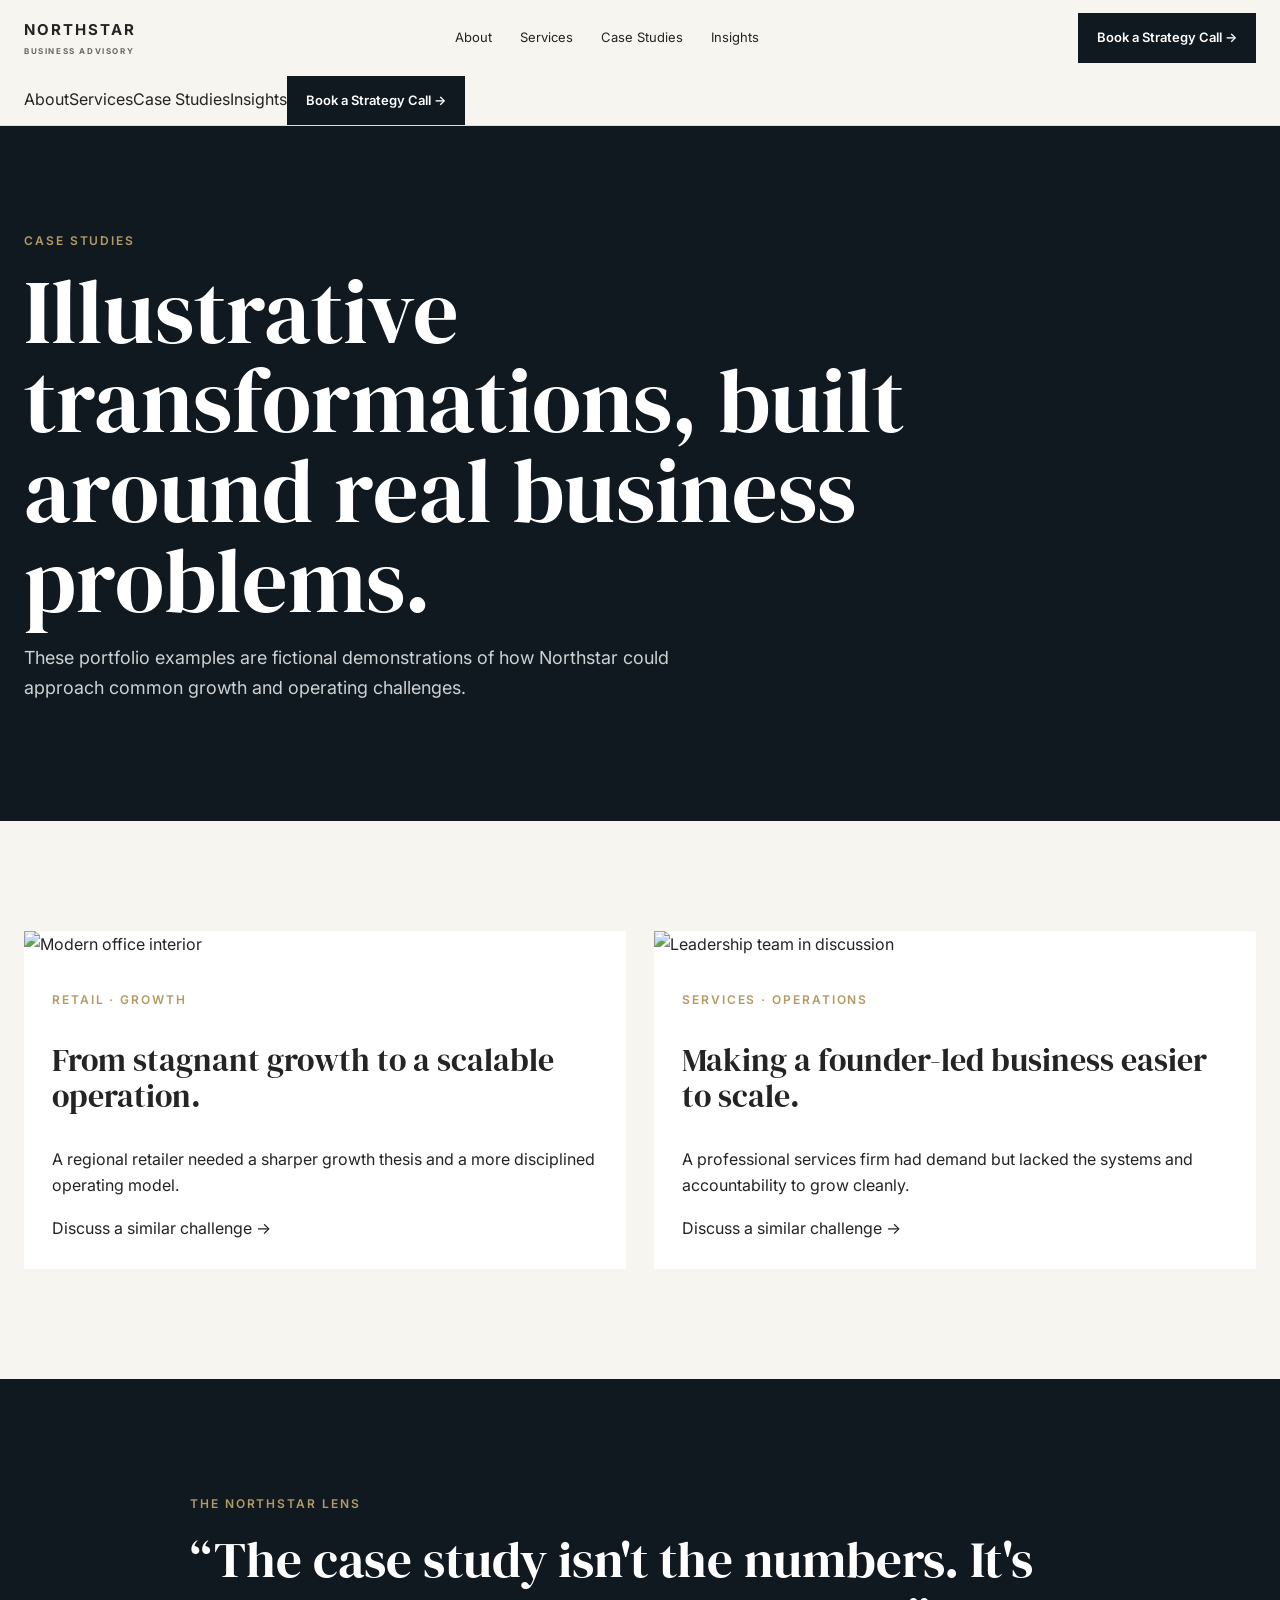
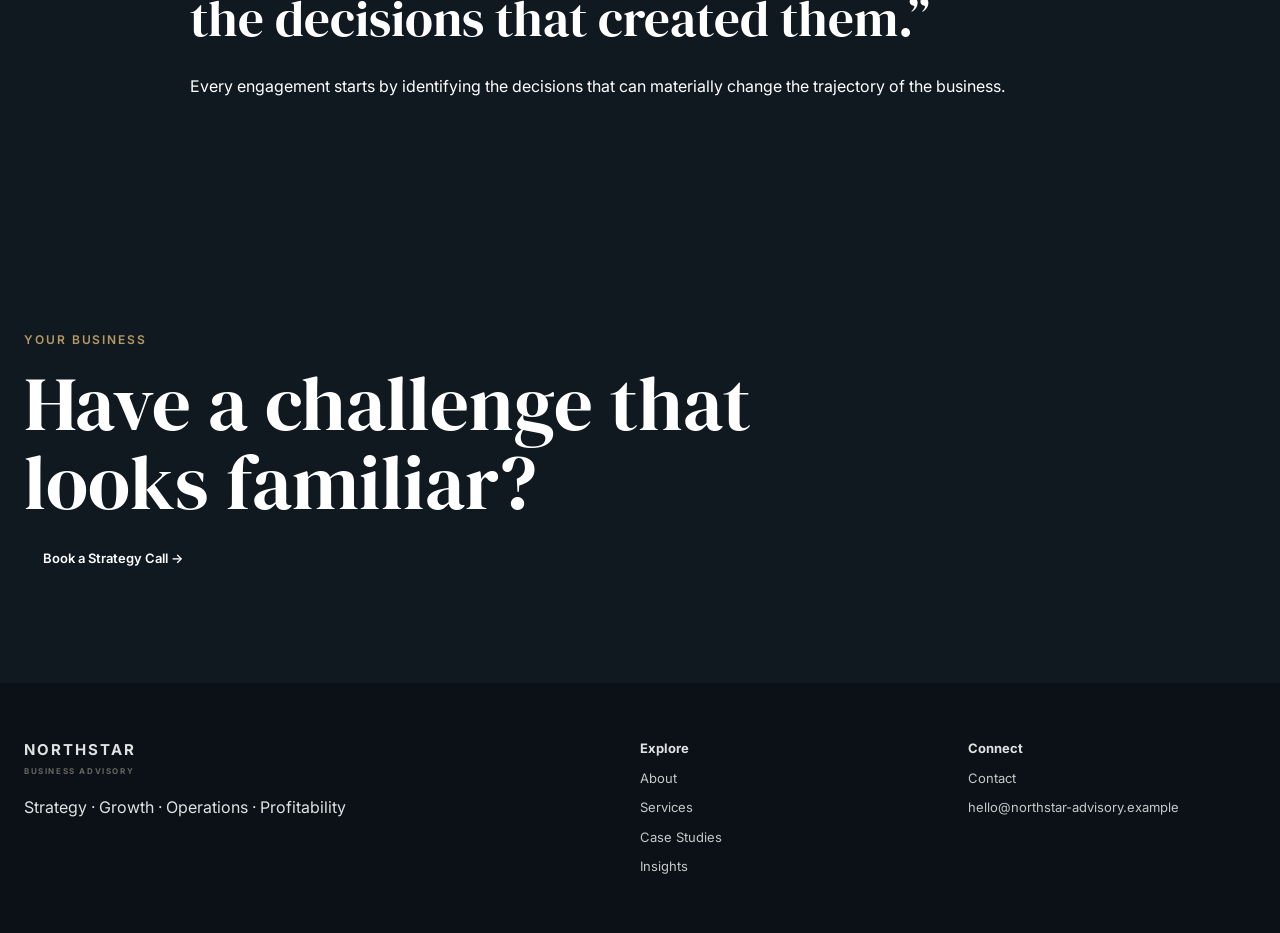
==== case-studies.html @ f5d0fd10 "Add files via upload" ====
<!doctype html><html lang="en"><head><meta charset="utf-8"><meta name="viewport" content="width=device-width,initial-scale=1"><title>Case Studies | Northstar Business Advisory</title><meta name="description" content="Strategic business consulting for growing businesses."><meta property="og:title" content="Case Studies | Northstar Business Advisory"><meta property="og:description" content="Strategic guidance for ambitious businesses ready to move forward."><meta property="og:image" content="https://images.unsplash.com/photo-1497366811353-6870744d04b2?auto=format&fit=crop&w=1200&q=80"><link rel="icon" href="data:image/svg+xml,%3Csvg xmlns='http://www.w3.org/2000/svg' viewBox='0 0 100 100'%3E%3Crect width='100' height='100' fill='%23101820'/%3E%3Cpath d='M50 12l7 31 31 7-31 7-7 31-7-31-31-7 31-7z' fill='%23b49a63'/%3E%3C/svg%3E"><link rel="stylesheet" href="styles.css"></head><body><header class="site-nav"><div class="container nav-inner"><a class="brand" href="index.html">NORTHSTAR<small>BUSINESS ADVISORY</small></a><nav class="nav-links"><a href="about.html" class="">About</a><a href="services.html" class="">Services</a><a href="case-studies.html" class="active">Case Studies</a><a href="insights.html" class="">Insights</a></nav><a class="nav-cta" href="contact.html">Book a Strategy Call →</a><button class="menu" aria-expanded="false" aria-label="Open menu">☰</button></div><div class="container mobile-menu"><a href="about.html">About</a><a href="services.html">Services</a><a href="case-studies.html">Case Studies</a><a href="insights.html">Insights</a><a class="btn" href="contact.html">Book a Strategy Call →</a></div></header><main><section class="page-hero"><div class="container"><span class="eyebrow">Case Studies</span><h1>Illustrative transformations, built around real business problems.</h1><p>These portfolio examples are fictional demonstrations of how Northstar could approach common growth and operating challenges.</p></div></section><section class="section"><div class="container case-grid"><article class="case-card"><img src="https://images.unsplash.com/photo-1497366754035-f200968a6e72?auto=format&fit=crop&w=1200&q=85" alt="Modern office interior"><div><span class="eyebrow">Retail · Growth</span><h3>From stagnant growth to a scalable operation.</h3><p>A regional retailer needed a sharper growth thesis and a more disciplined operating model.</p><a href="contact.html">Discuss a similar challenge →</a></div></article><article class="case-card"><img src="https://images.unsplash.com/photo-1556761175-b413da4baf72?auto=format&fit=crop&w=1200&q=85" alt="Leadership team in discussion"><div><span class="eyebrow">Services · Operations</span><h3>Making a founder-led business easier to scale.</h3><p>A professional services firm had demand but lacked the systems and accountability to grow cleanly.</p><a href="contact.html">Discuss a similar challenge →</a></div></article></div></div></section><section class="section dark"><div class="container testimonial"><span class="eyebrow">The Northstar lens</span><blockquote>“The case study isn't the numbers. It's the decisions that created them.”</blockquote><p>Every engagement starts by identifying the decisions that can materially change the trajectory of the business.</p></div></section><section class="cta"><div class="container"><span class="eyebrow">Your business</span><h2>Have a challenge that looks familiar?</h2><a class="btn" href="contact.html">Book a Strategy Call →</a></div></section></main><footer class="footer"><div class="container footer-grid"><div><div class="brand">NORTHSTAR<small>BUSINESS ADVISORY</small></div><p>Strategy · Growth · Operations · Profitability</p></div><div class="footer-links"><strong>Explore</strong><a href="about.html">About</a><a href="services.html">Services</a><a href="case-studies.html">Case Studies</a><a href="insights.html">Insights</a></div><div class="footer-links"><strong>Connect</strong><a href="contact.html">Contact</a><a href="mailto:hello@northstar-advisory.example">hello@northstar-advisory.example</a></div></div></footer><script src="script.js"></script></body></html>
---- styles.css ----
@import url('https://fonts.googleapis.com/css2?family=DM+Serif+Display&family=Inter:wght@400;500;600;700&display=swap');
:root{--ink:#101820;--ivory:#f7f5f0;--stone:#e5e1d8;--gold:#b49a63;--text:#242424;--muted:#686762;--white:#fff;--max:1280px}*{box-sizing:border-box}html{scroll-behavior:smooth}body{margin:0;background:var(--ivory);color:var(--text);font-family:Inter,system-ui,sans-serif;line-height:1.65}a{color:inherit;text-decoration:none}button,input,select,textarea{font:inherit}.container{width:min(calc(100% - 48px),var(--max));margin:auto}.eyebrow{font-size:12px;letter-spacing:.16em;text-transform:uppercase;color:var(--gold);font-weight:600}.serif{font-family:'DM Serif Display',Georgia,serif}.site-nav{position:sticky;top:0;z-index:50;background:rgba(247,245,240,.94);backdrop-filter:blur(14px);border-bottom:1px solid rgba(16,24,32,.1)}.nav-inner{height:76px;display:flex;align-items:center;justify-content:space-between;gap:24px}.brand{font-weight:700;letter-spacing:.13em;font-size:15px}.brand small{display:block;font-size:8px;letter-spacing:.2em;color:var(--muted);margin-top:2px}.nav-links{display:flex;gap:28px;font-size:13px}.nav-links a:hover{color:var(--gold)}.nav-cta,.btn{display:inline-flex;align-items:center;justify-content:center;gap:10px;padding:13px 18px;background:var(--ink);color:#fff;border:1px solid var(--ink);font-size:13px;font-weight:600;cursor:pointer;transition:.25s}.btn:hover,.nav-cta:hover{transform:translateY(-2px);background:#1d2b36}.btn.secondary{background:transparent;color:var(--ink)}.btn.secondary:hover{background:var(--ink);color:#fff}.menu{display:none;background:none;border:0;font-size:26px}.hero{background:var(--ink);color:#fff;min-height:680px}.hero-grid{display:grid;grid-template-columns:1fr 1fr;min-height:680px}.hero-copy{display:flex;align-items:center;padding:72px 7vw 72px 0}.hero-copy h1{font-size:clamp(52px,6vw,88px);line-height:1.02;font-weight:400;margin:18px 0 28px;letter-spacing:-.035em}.hero-copy p{max-width:580px;color:#d9dcdd;font-size:18px}.actions{display:flex;gap:12px;flex-wrap:wrap;margin-top:34px}.hero-art{background:url('https://images.unsplash.com/photo-1497366811353-6870744d04b2?auto=format&fit=crop&w=1400&q=85') center/cover;position:relative}.hero-art:after{content:'';position:absolute;inset:0;background:linear-gradient(90deg,rgba(16,24,32,.45),rgba(16,24,32,.08))}.hero-tag{position:absolute;z-index:2;left:30px;bottom:30px;padding:16px 18px;border-left:2px solid var(--gold);background:rgba(16,24,32,.78);font-size:12px;letter-spacing:.1em;text-transform:uppercase}.section{padding:110px 0}.section.dark{background:var(--ink);color:#fff}.section-head{display:flex;justify-content:space-between;gap:50px;align-items:end;margin-bottom:55px}.section-head h2{font-size:clamp(38px,4vw,58px);line-height:1.08;font-weight:400;margin:10px 0 0;letter-spacing:-.025em}.section-head p{max-width:520px;color:var(--muted)}.stats{display:grid;grid-template-columns:repeat(4,1fr);border-top:1px solid var(--stone);border-bottom:1px solid var(--stone)}.stat{padding:28px 20px 28px 0;border-right:1px solid var(--stone)}.stat:last-child{border:0}.stat strong{display:block;font-family:'DM Serif Display';font-size:46px;font-weight:400}.stat span{font-size:12px;color:var(--muted);text-transform:uppercase;letter-spacing:.08em}.footnote{font-size:11px;color:var(--muted);margin-top:16px}.problem{display:grid;grid-template-columns:1fr 1fr;gap:80px;align-items:center}.problem h2{font-size:clamp(42px,5vw,70px);line-height:1.03;font-weight:400;margin:14px 0}.problem p{color:var(--muted);font-size:17px}.problem ul{list-style:none;padding:0;margin:25px 0}.problem li{padding:13px 0;border-bottom:1px solid var(--stone)}.problem li:before{content:'↗';color:var(--gold);margin-right:12px}.services{border-top:1px solid var(--stone)}.service{border-bottom:1px solid var(--stone)}.service button{width:100%;padding:28px 0;background:none;border:0;display:grid;grid-template-columns:70px 1fr auto;text-align:left;cursor:pointer;color:inherit;align-items:center}.service .num{color:var(--gold);font-size:12px}.service h3{margin:0;font-family:'DM Serif Display';font-size:30px;font-weight:400}.arrow{font-size:26px;transition:transform .3s}.service[aria-expanded=true] .arrow{transform:rotate(45deg)}.service-panel{display:none;padding:0 70px 28px 70px;color:var(--muted);max-width:850px}.service[aria-expanded=true] .service-panel{display:block}.steps{display:grid;grid-template-columns:repeat(3,1fr);gap:30px}.step{padding-top:20px;border-top:1px solid rgba(255,255,255,.35)}.step strong{font-family:'DM Serif Display';font-size:36px;font-weight:400}.step h3{font-size:21px;margin:16px 0 6px}.step p{color:#c9cdce}.case{display:grid;grid-template-columns:1.05fr .95fr;background:var(--white)}.case-img{min-height:500px;background:url('https://images.unsplash.com/photo-1497366754035-f200968a6e72?auto=format&fit=crop&w=1200&q=85') center/cover}.case-copy{padding:60px}.case-copy h2{font-size:clamp(38px,4vw,58px);line-height:1.05;font-weight:400;margin:12px 0 20px}.case-results{display:grid;grid-template-columns:repeat(3,1fr);gap:18px;margin:35px 0}.case-results strong{font-family:'DM Serif Display';font-size:35px;font-weight:400;display:block}.case-results span{font-size:11px;text-transform:uppercase;letter-spacing:.08em;color:var(--muted)}.testimonial{max-width:900px}.testimonial blockquote{font-family:'DM Serif Display';font-size:clamp(34px,4vw,54px);line-height:1.15;margin:15px 0 25px}.articles{display:grid;grid-template-columns:repeat(3,1fr);gap:24px}.article{border-top:1px solid var(--ink);padding-top:22px}.article h3{font-family:'DM Serif Display';font-size:29px;font-weight:400;line-height:1.12}.article p{color:var(--muted)}.article a{font-size:12px;text-transform:uppercase;letter-spacing:.1em;font-weight:600}.cta{background:var(--ink);color:#fff;padding:100px 0}.cta h2{font-family:'DM Serif Display';font-size:clamp(48px,6vw,78px);line-height:1.03;font-weight:400;max-width:800px;margin:12px 0}.form-wrap{display:grid;grid-template-columns:.8fr 1.2fr;gap:70px}.form{background:#fff;padding:42px}.field{margin-bottom:20px}.field label{display:block;font-size:12px;text-transform:uppercase;letter-spacing:.08em;margin-bottom:7px}.field input,.field select,.field textarea{width:100%;border:1px solid var(--stone);background:var(--ivory);padding:13px 14px;outline:0}.field textarea{min-height:130px;resize:vertical}.footer{background:#0b1116;color:#dfe2e3;padding:55px 0}.footer-grid{display:grid;grid-template-columns:2fr 1fr 1fr;gap:40px}.footer a{color:#c5c9ca}.footer a:hover{color:#fff}.footer-links{display:flex;flex-direction:column;gap:8px;font-size:13px}.page-hero{background:var(--ink);color:#fff;padding:100px 0}.page-hero h1{font-family:'DM Serif Display';font-weight:400;font-size:clamp(52px,7vw,90px);line-height:1;margin:14px 0;max-width:950px}.page-hero p{max-width:650px;color:#cdd1d2;font-size:18px}.two-col{display:grid;grid-template-columns:1fr 1fr;gap:90px}.two-col h2{font-family:'DM Serif Display';font-weight:400;font-size:52px;line-height:1.05}.list{border-top:1px solid var(--stone)}.list-row{padding:24px 0;border-bottom:1px solid var(--stone);display:flex;justify-content:space-between;gap:30px}.case-grid{display:grid;grid-template-columns:repeat(2,1fr);gap:28px}.case-card{background:#fff}.case-card img{width:100%;height:310px;object-fit:cover}.case-card div{padding:28px}.case-card h3{font-family:'DM Serif Display';font-size:32px;font-weight:400;line-height:1.1}.notice{display:none;background:#eef3ec;border:1px solid #cad7c6;padding:16px;margin-bottom:20px}.notice.show{display:block}.mobile-only{display:none}
@media(max-width:1100px) and (min-width:901px){.hero-copy{padding:64px 0}.hero-copy-inner{width:min(calc(100% - 48px),620px);margin-left:max(24px,calc((100vw - var(--max))/2));margin-right:24px}.hero-copy h1{font-size:62px;max-width:600px}}
@media(max-width:900px){.container{width:min(calc(100% - 40px),var(--max))}.nav-links,.nav-cta{display:none}.menu{display:block}.mobile-menu{display:none;padding:20px 0 28px;border-top:1px solid var(--stone)}.mobile-menu.open{display:flex;flex-direction:column;gap:18px}.mobile-menu .btn{margin-top:4px}.hero-grid{grid-template-columns:1fr}.hero-copy{padding:80px 0}.hero{min-height:auto}.hero-grid,.hero-art{min-height:560px}.stats{grid-template-columns:repeat(2,1fr)}.stat{border-bottom:1px solid var(--stone);padding:24px 12px 24px 0}.problem,.two-col,.form-wrap,.case{grid-template-columns:1fr;gap:45px}.steps,.articles,.case-grid{grid-template-columns:1fr}.section{padding:80px 0}.section-head{display:block}.case-img{min-height:340px}.case-copy{padding:38px 28px}.service button{grid-template-columns:45px 1fr auto}.service-panel{padding:0 45px 25px}.footer-grid{grid-template-columns:1fr 1fr}.page-hero{padding:75px 0}.mobile-only{display:block}}
@media(max-width:600px){.container{width:min(calc(100% - 32px),var(--max))}.hero-copy h1{font-size:48px}.hero-art{min-height:390px}.stats{grid-template-columns:1fr 1fr}.stat strong{font-size:38px}.case-results{grid-template-columns:1fr}.form{padding:25px 20px}.footer-grid{grid-template-columns:1fr}.page-hero h1{font-size:52px}}
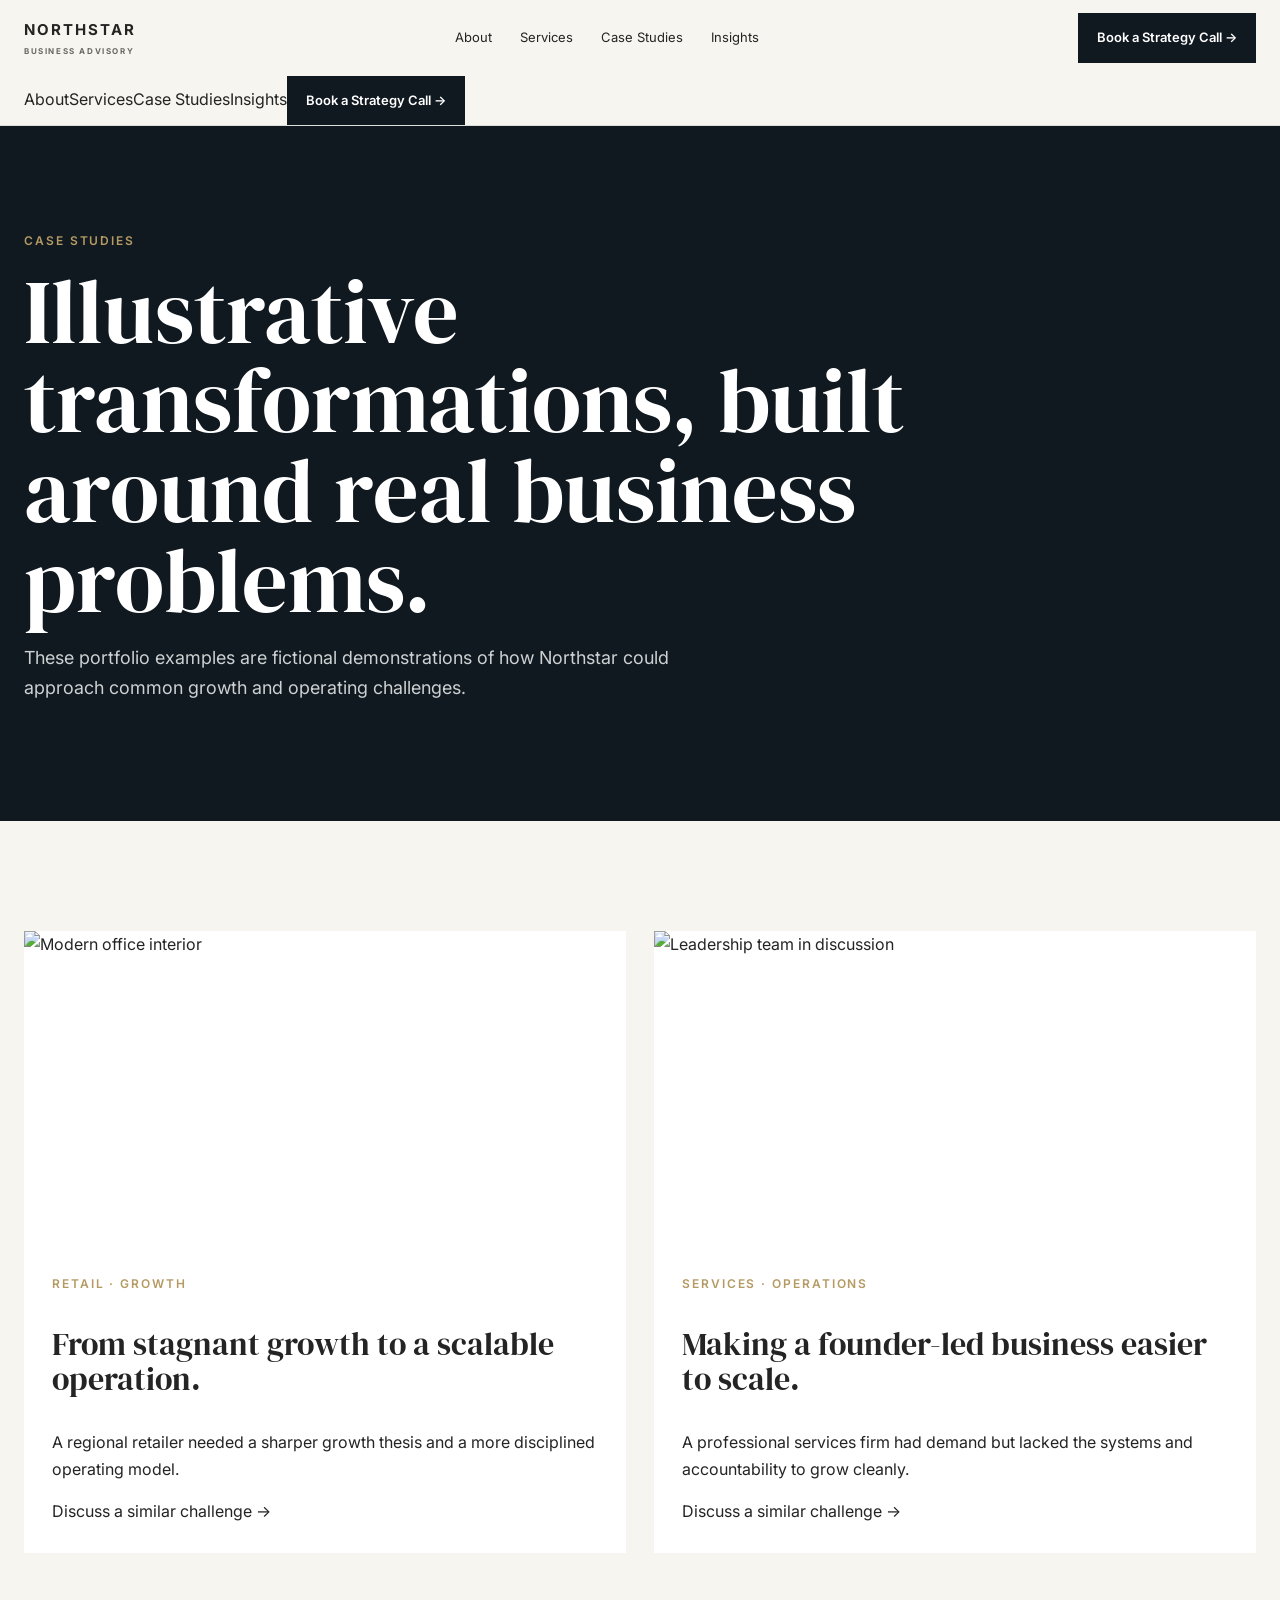
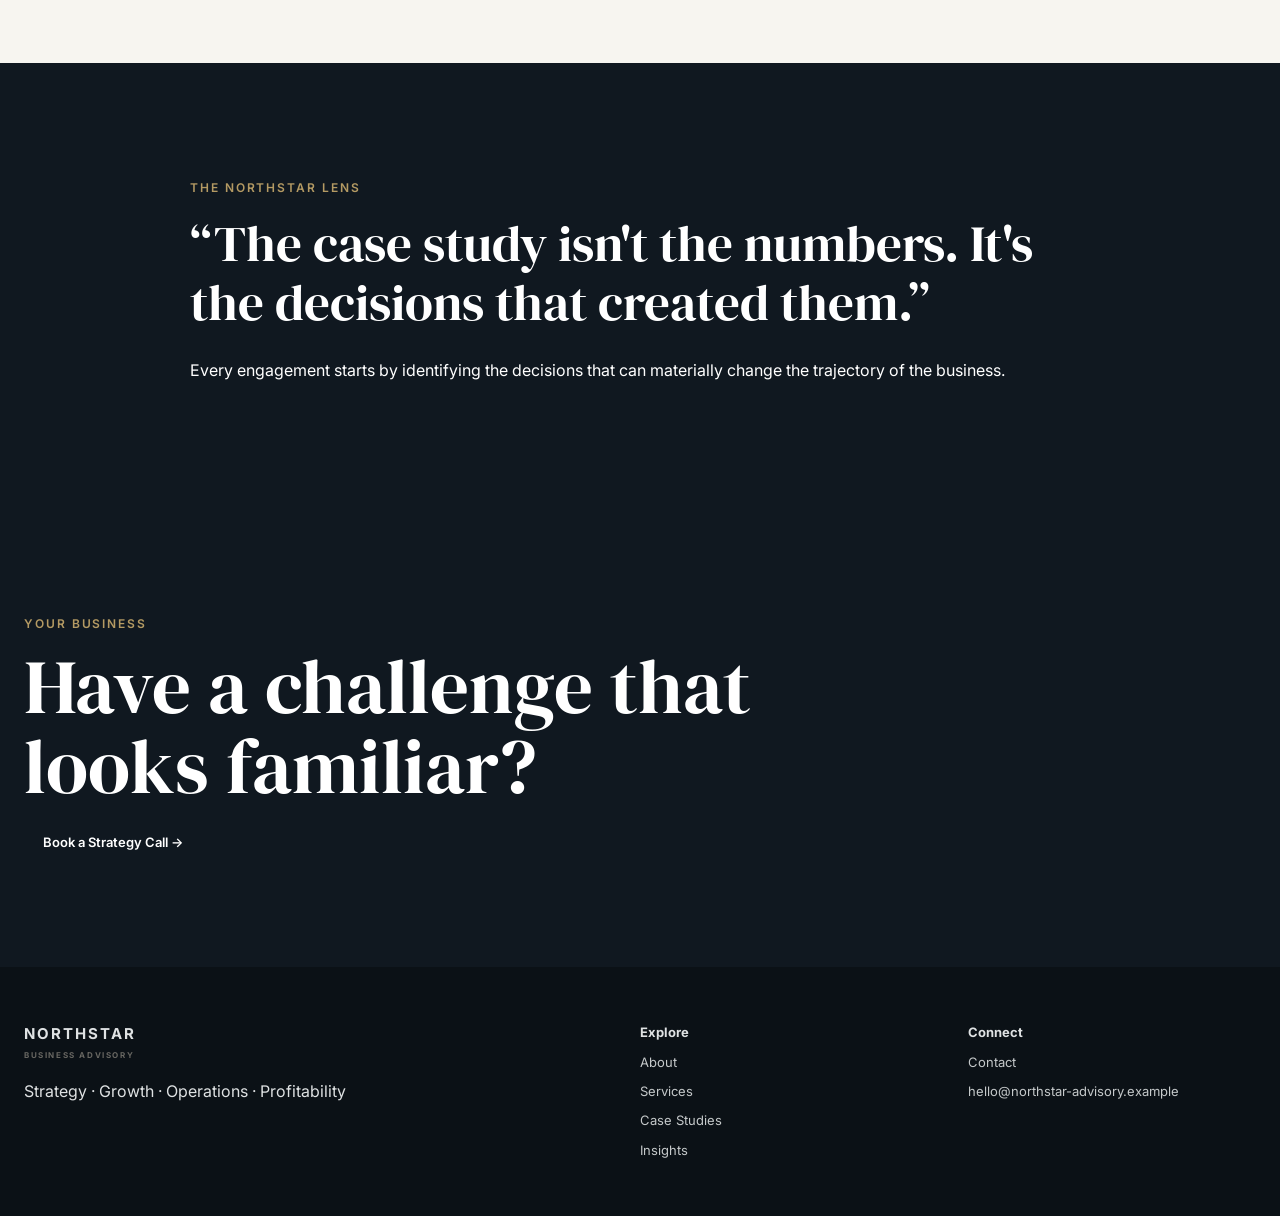
==== commit a287e8a3: "Add files via upload" ====
--- a/case-studies.html
+++ b/case-studies.html
@@ -1 +1 @@
-<!doctype html><html lang="en"><head><meta charset="utf-8"><meta name="viewport" content="width=device-width,initial-scale=1"><title>Case Studies | Northstar Business Advisory</title><meta name="description" content="Strategic business consulting for growing businesses."><meta property="og:title" content="Case Studies | Northstar Business Advisory"><meta property="og:description" content="Strategic guidance for ambitious businesses ready to move forward."><meta property="og:image" content="https://images.unsplash.com/photo-1497366811353-6870744d04b2?auto=format&fit=crop&w=1200&q=80"><link rel="icon" href="data:image/svg+xml,%3Csvg xmlns='http://www.w3.org/2000/svg' viewBox='0 0 100 100'%3E%3Crect width='100' height='100' fill='%23101820'/%3E%3Cpath d='M50 12l7 31 31 7-31 7-7 31-7-31-31-7 31-7z' fill='%23b49a63'/%3E%3C/svg%3E"><link rel="stylesheet" href="styles.css"></head><body><header class="site-nav"><div class="container nav-inner"><a class="brand" href="index.html">NORTHSTAR<small>BUSINESS ADVISORY</small></a><nav class="nav-links"><a href="about.html" class="">About</a><a href="services.html" class="">Services</a><a href="case-studies.html" class="active">Case Studies</a><a href="insights.html" class="">Insights</a></nav><a class="nav-cta" href="contact.html">Book a Strategy Call →</a><button class="menu" aria-expanded="false" aria-label="Open menu">☰</button></div><div class="container mobile-menu"><a href="about.html">About</a><a href="services.html">Services</a><a href="case-studies.html">Case Studies</a><a href="insights.html">Insights</a><a class="btn" href="contact.html">Book a Strategy Call →</a></div></header><main><section class="page-hero"><div class="container"><span class="eyebrow">Case Studies</span><h1>Illustrative transformations, built around real business problems.</h1><p>These portfolio examples are fictional demonstrations of how Northstar could approach common growth and operating challenges.</p></div></section><section class="section"><div class="container case-grid"><article class="case-card"><img src="https://images.unsplash.com/photo-1497366754035-f200968a6e72?auto=format&fit=crop&w=1200&q=85" alt="Modern office interior"><div><span class="eyebrow">Retail · Growth</span><h3>From stagnant growth to a scalable operation.</h3><p>A regional retailer needed a sharper growth thesis and a more disciplined operating model.</p><a href="contact.html">Discuss a similar challenge →</a></div></article><article class="case-card"><img src="https://images.unsplash.com/photo-1556761175-b413da4baf72?auto=format&fit=crop&w=1200&q=85" alt="Leadership team in discussion"><div><span class="eyebrow">Services · Operations</span><h3>Making a founder-led business easier to scale.</h3><p>A professional services firm had demand but lacked the systems and accountability to grow cleanly.</p><a href="contact.html">Discuss a similar challenge →</a></div></article></div></div></section><section class="section dark"><div class="container testimonial"><span class="eyebrow">The Northstar lens</span><blockquote>“The case study isn't the numbers. It's the decisions that created them.”</blockquote><p>Every engagement starts by identifying the decisions that can materially change the trajectory of the business.</p></div></section><section class="cta"><div class="container"><span class="eyebrow">Your business</span><h2>Have a challenge that looks familiar?</h2><a class="btn" href="contact.html">Book a Strategy Call →</a></div></section></main><footer class="footer"><div class="container footer-grid"><div><div class="brand">NORTHSTAR<small>BUSINESS ADVISORY</small></div><p>Strategy · Growth · Operations · Profitability</p></div><div class="footer-links"><strong>Explore</strong><a href="about.html">About</a><a href="services.html">Services</a><a href="case-studies.html">Case Studies</a><a href="insights.html">Insights</a></div><div class="footer-links"><strong>Connect</strong><a href="contact.html">Contact</a><a href="mailto:hello@northstar-advisory.example">hello@northstar-advisory.example</a></div></div></footer><script src="script.js"></script></body></html>+<!doctype html><html lang="en"><head><meta charset="utf-8"><meta name="viewport" content="width=device-width,initial-scale=1"><title>Case Studies | Northstar Business Advisory</title><meta name="description" content="Strategic business consulting for growing businesses."><meta property="og:title" content="Case Studies | Northstar Business Advisory"><meta property="og:description" content="Strategic guidance for ambitious businesses ready to move forward."><meta property="og:image" content="https://images.unsplash.com/photo-1497366811353-6870744d04b2?auto=format&fit=crop&w=1200&q=80"><link rel="icon" href="data:image/svg+xml,%3Csvg xmlns='http://www.w3.org/2000/svg' viewBox='0 0 100 100'%3E%3Crect width='100' height='100' fill='%23101820'/%3E%3Cpath d='M50 12l7 31 31 7-31 7-7 31-7-31-31-7 31-7z' fill='%23b49a63'/%3E%3C/svg%3E"><link rel="stylesheet" href="styles.css"></head><body><header class="site-nav"><div class="container nav-inner"><a class="brand" href="index.html">NORTHSTAR<small>BUSINESS ADVISORY</small></a><nav class="nav-links"><a href="about.html" class="">About</a><a href="services.html" class="">Services</a><a href="case-studies.html" class="active">Case Studies</a><a href="insights.html" class="">Insights</a></nav><a class="nav-cta" href="contact.html">Book a Strategy Call →</a><button class="menu" aria-expanded="false" aria-label="Open menu">☰</button></div><div class="container mobile-menu"><a href="about.html">About</a><a href="services.html">Services</a><a href="case-studies.html">Case Studies</a><a href="insights.html">Insights</a><a class="btn" href="contact.html">Book a Strategy Call →</a></div></header><main><section class="page-hero"><div class="container"><span class="eyebrow">Case Studies</span><h1>Illustrative transformations, built around real business problems.</h1><p>These portfolio examples are fictional demonstrations of how Northstar could approach common growth and operating challenges.</p></div></section><section class="section"><div class="container case-grid"><article class="case-card"><img src="https://images.unsplash.com/photo-1497366754035-f200968a6e72?auto=format&fit=crop&w=1200&q=85" alt="Modern office interior"><div><span class="eyebrow">Retail · Growth</span><h3>From stagnant growth to a scalable operation.</h3><p>A regional retailer needed a sharper growth thesis and a more disciplined operating model.</p><a href="contact.html">Discuss a similar challenge →</a></div></article><article class="case-card"><img src="https://images.unsplash.com/photo-1556761175-b413da4baf72?auto=format&fit=crop&w=1200&q=85" alt="Leadership team in discussion"><div><span class="eyebrow">Services · Operations</span><h3>Making a founder-led business easier to scale.</h3><p>A professional services firm had demand but lacked the systems and accountability to grow cleanly.</p><a href="contact.html">Discuss a similar challenge →</a></div></article></div></section><section class="section dark"><div class="container testimonial"><span class="eyebrow">The Northstar lens</span><blockquote>“The case study isn't the numbers. It's the decisions that created them.”</blockquote><p>Every engagement starts by identifying the decisions that can materially change the trajectory of the business.</p></div></section><section class="cta"><div class="container"><span class="eyebrow">Your business</span><h2>Have a challenge that looks familiar?</h2><a class="btn" href="contact.html">Book a Strategy Call →</a></div></section></main><footer class="footer"><div class="container footer-grid"><div><div class="brand">NORTHSTAR<small>BUSINESS ADVISORY</small></div><p>Strategy · Growth · Operations · Profitability</p></div><div class="footer-links"><strong>Explore</strong><a href="about.html">About</a><a href="services.html">Services</a><a href="case-studies.html">Case Studies</a><a href="insights.html">Insights</a></div><div class="footer-links"><strong>Connect</strong><a href="contact.html">Contact</a><a href="mailto:hello@northstar-advisory.example">hello@northstar-advisory.example</a></div></div></footer><script src="script.js"></script></body></html>
--- a/styles.css
+++ b/styles.css
@@ -4,3 +4,103 @@
 @media(max-width:1100px) and (min-width:901px){.hero-copy{padding:64px 0}.hero-copy-inner{width:min(calc(100% - 48px),620px);margin-left:max(24px,calc((100vw - var(--max))/2));margin-right:24px}.hero-copy h1{font-size:62px;max-width:600px}}
 @media(max-width:900px){.container{width:min(calc(100% - 40px),var(--max))}.nav-links,.nav-cta{display:none}.menu{display:block}.mobile-menu{display:none;padding:20px 0 28px;border-top:1px solid var(--stone)}.mobile-menu.open{display:flex;flex-direction:column;gap:18px}.mobile-menu .btn{margin-top:4px}.hero-grid{grid-template-columns:1fr}.hero-copy{padding:80px 0}.hero{min-height:auto}.hero-grid,.hero-art{min-height:560px}.stats{grid-template-columns:repeat(2,1fr)}.stat{border-bottom:1px solid var(--stone);padding:24px 12px 24px 0}.problem,.two-col,.form-wrap,.case{grid-template-columns:1fr;gap:45px}.steps,.articles,.case-grid{grid-template-columns:1fr}.section{padding:80px 0}.section-head{display:block}.case-img{min-height:340px}.case-copy{padding:38px 28px}.service button{grid-template-columns:45px 1fr auto}.service-panel{padding:0 45px 25px}.footer-grid{grid-template-columns:1fr 1fr}.page-hero{padding:75px 0}.mobile-only{display:block}}
 @media(max-width:600px){.container{width:min(calc(100% - 32px),var(--max))}.hero-copy h1{font-size:48px}.hero-art{min-height:390px}.stats{grid-template-columns:1fr 1fr}.stat strong{font-size:38px}.case-results{grid-template-columns:1fr}.form{padding:25px 20px}.footer-grid{grid-template-columns:1fr}.page-hero h1{font-size:52px}}
+
+
+/* ===== Northstar responsive stability patch ===== */
+html,body{max-width:100%;overflow-x:hidden}
+img{display:block;max-width:100%}
+button,a,input,select,textarea{max-width:100%}
+button{touch-action:manipulation}
+input,select,textarea{min-width:0}
+.nav-inner{min-width:0}
+.brand{flex-shrink:0}
+.nav-links{min-width:0}
+.nav-links a{white-space:nowrap}
+.case-card h3,.article h3,.section-head h2,.page-hero h1,.two-col h2{overflow-wrap:anywhere}
+
+@media(max-width:900px){
+  .container{width:calc(100% - 40px)}
+  .nav-inner{height:70px}
+  .mobile-menu{box-shadow:0 12px 28px rgba(16,24,32,.08)}
+  .hero-grid{gap:0}
+  .hero-copy{padding:64px 0}
+  .hero-copy h1{font-size:clamp(42px,10vw,64px);max-width:100%}
+  .hero-copy p{font-size:16px}
+  .actions{width:100%}
+  .actions .btn{min-height:46px}
+  .hero-art{min-height:460px}
+  .stats{gap:0 18px}
+  .stat{min-width:0}
+  .stat b{font-size:34px}
+  .split,.problem,.case,.two-col,.form-wrap{min-width:0}
+  .problem{gap:0}
+  .service{grid-template-columns:42px minmax(0,1fr) 38px;gap:8px}
+  .service h3{font-size:clamp(23px,6vw,30px);overflow-wrap:anywhere}
+  .service p{line-height:1.55}
+  .service-detail{padding-left:50px;padding-right:35px}
+  .case-img,.case-visual{min-height:380px}
+  .case-copy{padding:34px 24px}
+  .result-grid{gap:18px}
+  .articles{gap:34px}
+  .article h3{font-size:27px}
+  .form-wrap{padding:28px 22px}
+  .form{padding:30px 22px}
+  .field input,.field select,.field textarea{font-size:16px} /* avoids iOS zoom */
+  .page-hero h1{font-size:clamp(40px,10.5vw,58px)}
+  .page-hero p{font-size:16px}
+  .two-col h2{font-size:clamp(38px,9vw,52px)}
+  .section-head h2{font-size:clamp(38px,9vw,54px)}
+  .footer-grid{gap:34px}
+}
+
+@media(max-width:600px){
+  .container{width:calc(100% - 32px)}
+  .nav-inner{height:66px}
+  .menu{font-size:24px;padding:8px}
+  .mobile-menu{padding:18px 0 24px}
+  .hero-copy{padding:54px 0}
+  .hero-copy h1{font-size:clamp(39px,11.5vw,52px)}
+  .hero-art{min-height:320px}
+  .hero-tag{left:18px;right:18px;bottom:18px;max-width:none}
+  .stats{grid-template-columns:1fr 1fr}
+  .stats .intro{grid-column:1/-1}
+  .stat{padding:20px 10px 20px 0}
+  .stat:nth-child(odd){border-right:0}
+  .stat b{font-size:30px}
+  .stat span{font-size:10px;line-height:1.5}
+  .section{padding:68px 0}
+  .lead{font-size:17px}
+  .problem{font-size:14px}
+  .service{padding:23px 0;grid-template-columns:36px minmax(0,1fr) 28px}
+  .service:hover{padding-left:0;padding-right:0}
+  .service h3{font-size:23px}
+  .service-detail{padding:0 28px 22px 36px}
+  .case-visual,.case-img{min-height:300px}
+  .case-tag{left:16px;right:16px;bottom:16px;padding:13px 14px;font-size:10px}
+  .result-grid{grid-template-columns:1fr 1fr}
+  .result b{font-size:31px}
+  .cta{padding:68px 0}
+  .cta h2{font-size:clamp(40px,11vw,58px)}
+  .form-wrap{padding:22px 16px}
+  .form{padding:22px 16px}
+  .footer-grid{grid-template-columns:1fr}
+  .footer{padding:48px 0 28px}
+  .page-hero{padding:60px 0}
+  .page-hero h1{font-size:clamp(38px,11vw,52px)}
+  .page-hero p{font-size:15px}
+  .two-col h2{font-size:clamp(36px,10vw,48px)}
+  .list-row{padding:18px 0;align-items:flex-start}
+  .list-row strong{text-align:right}
+  .case-card img{height:250px}
+  .case-card div{padding:24px 20px}
+  .case-card h3{font-size:27px}
+}
+
+/* Prevent the fixed-height founder image on About from creating a huge mobile block. */
+@media(max-width:900px){
+  .two-col img[style*="height:480px"]{height:min(480px,72vw)!important;min-height:280px}
+}
+@media(max-width:480px){
+  .two-col img[style*="height:480px"]{height:78vw!important;min-height:240px}
+}
+
